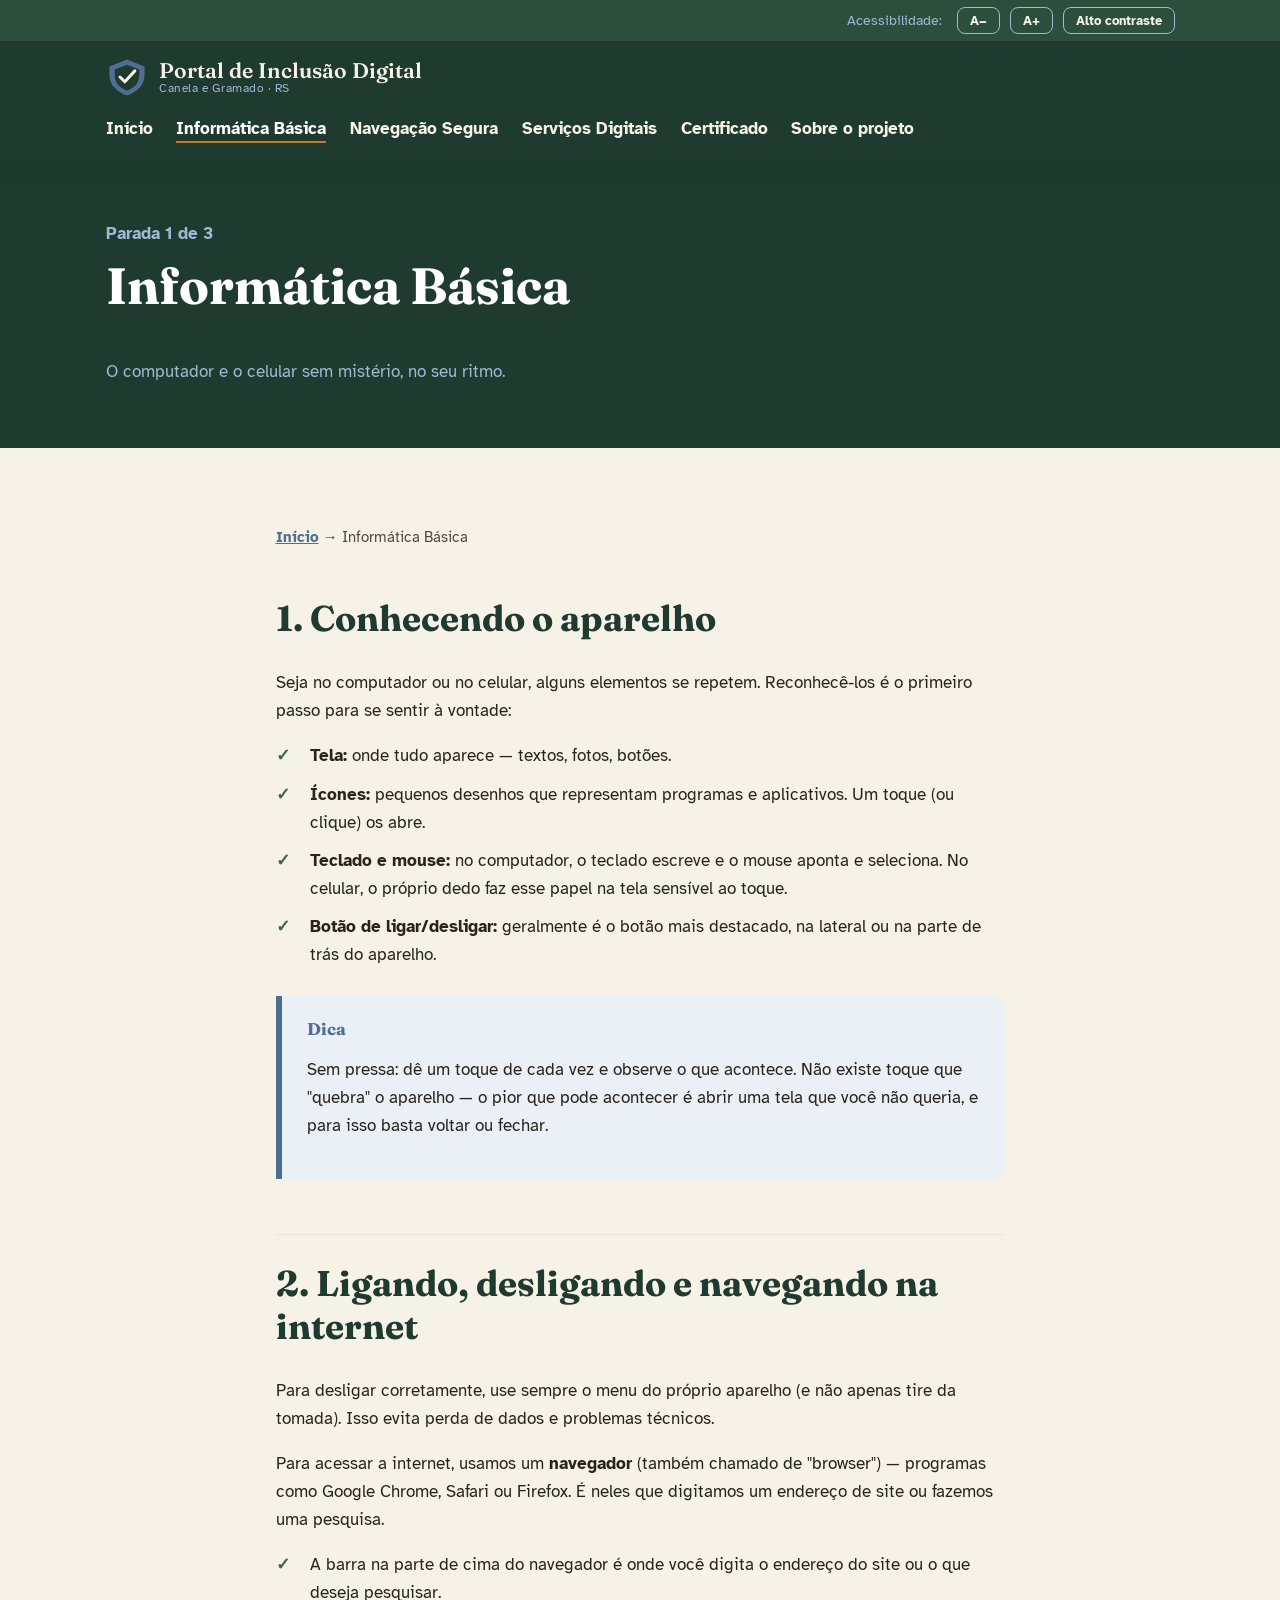
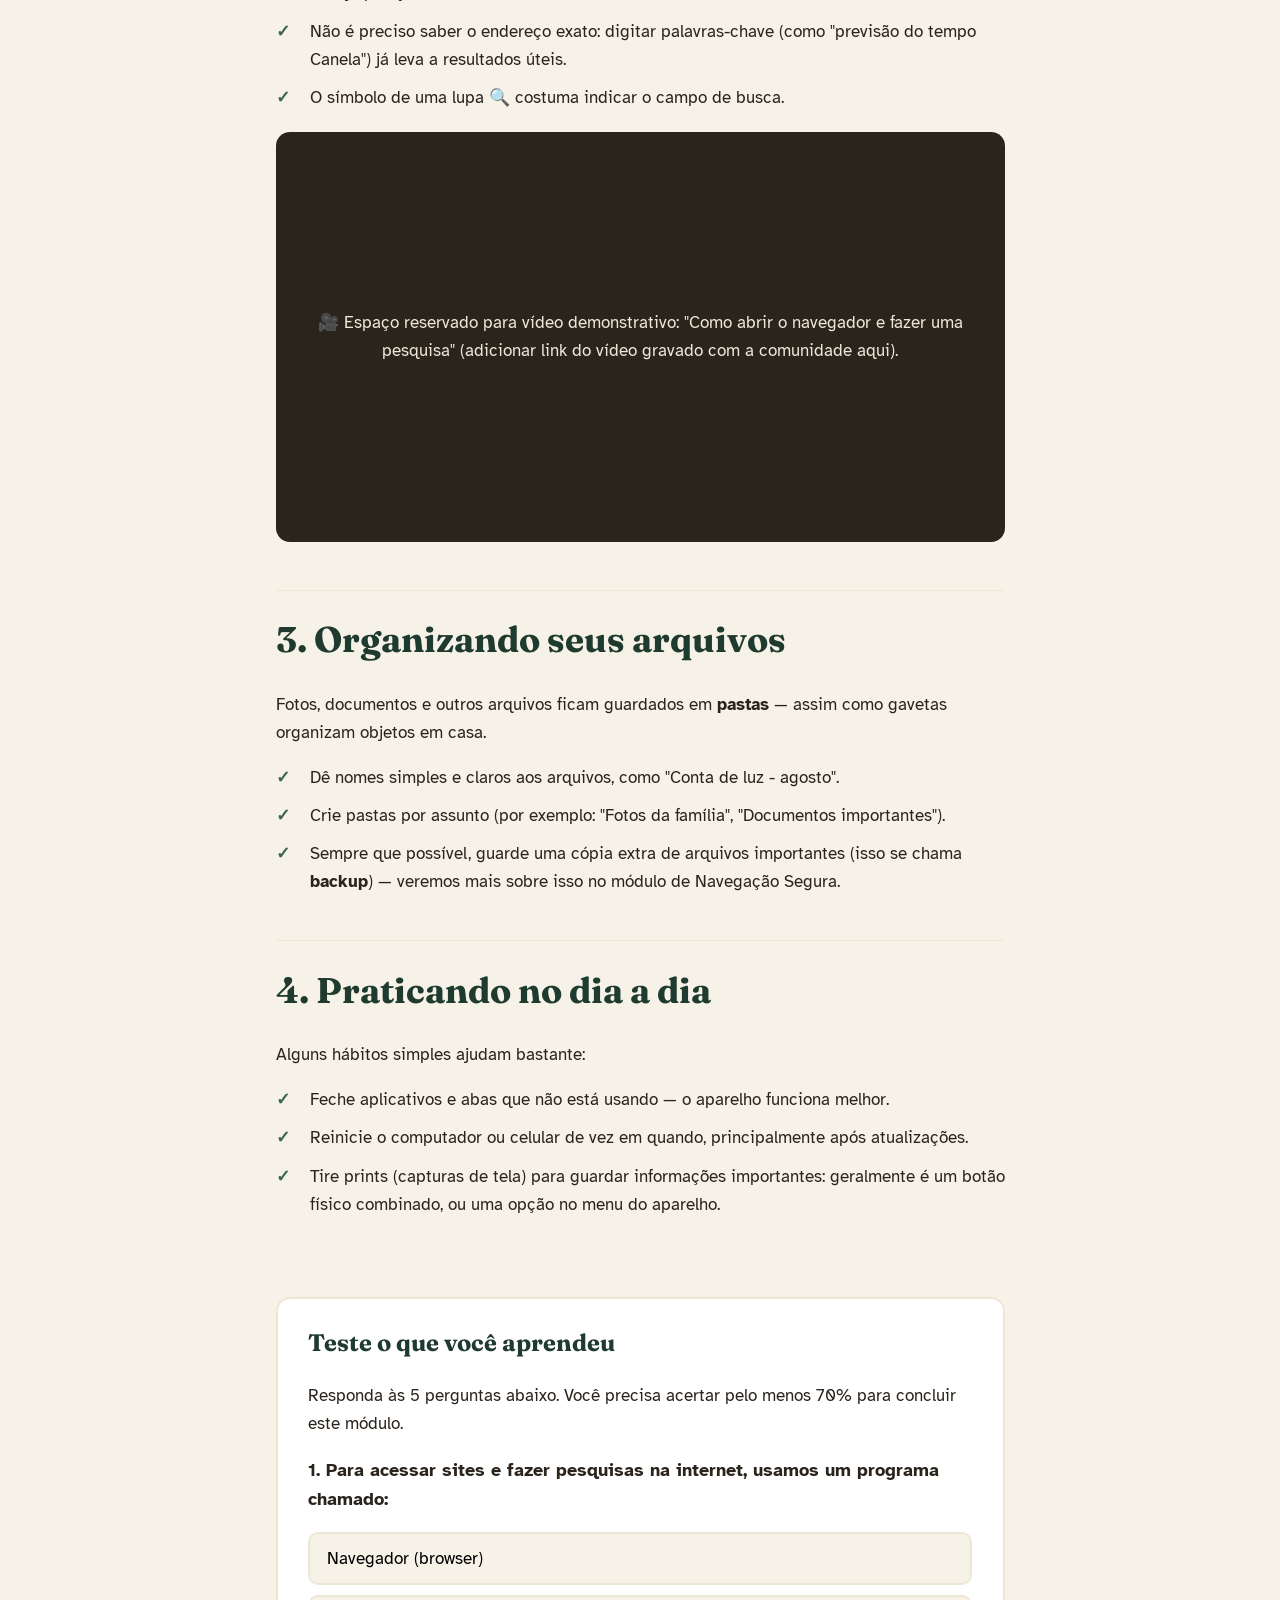
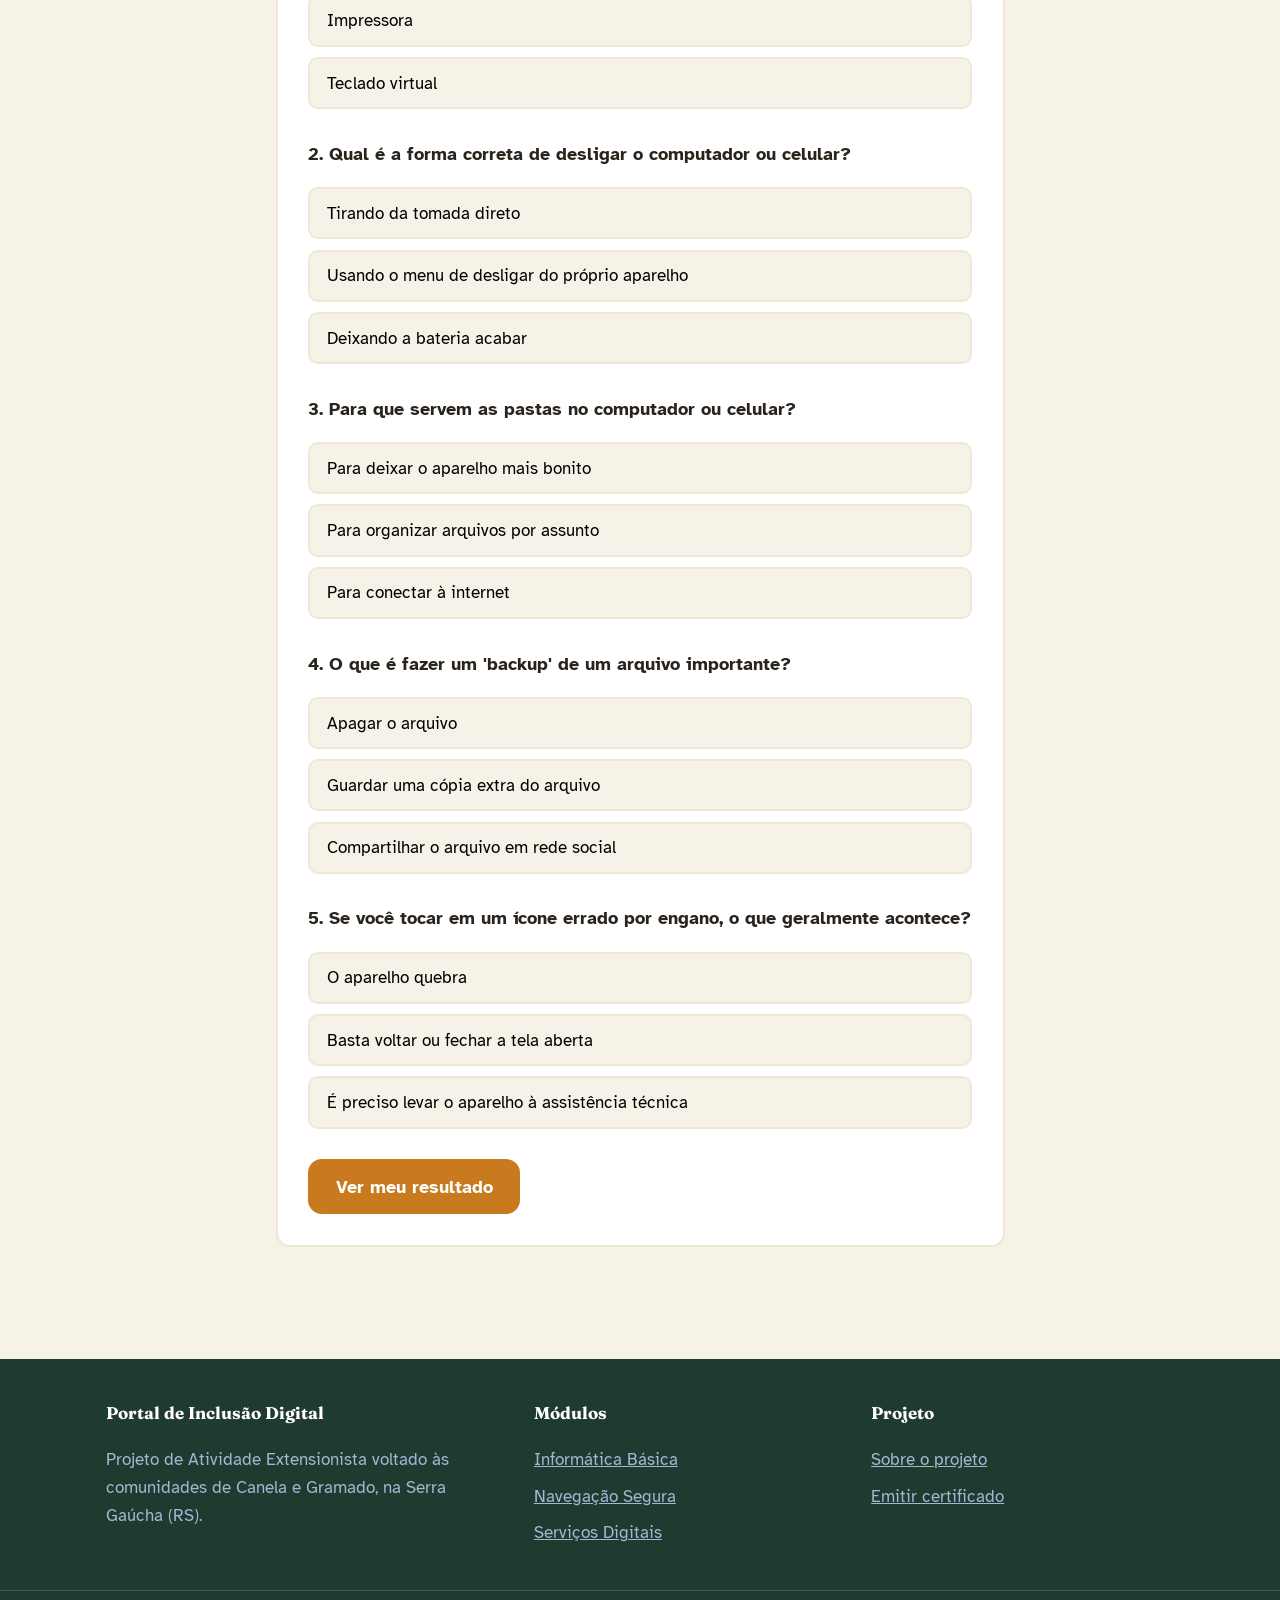
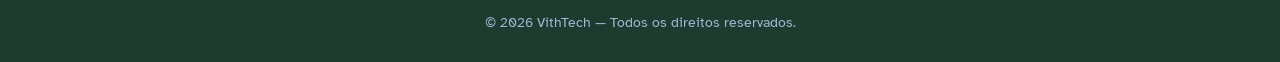
==== modulos/informatica-basica.html @ 4cd636d3 "organização" ====
<!DOCTYPE html>
<html lang="pt-BR">
<head>
<meta charset="UTF-8">
<meta name="viewport" content="width=device-width, initial-scale=1.0">
<title>Informática Básica — Portal de Inclusão Digital</title>
<meta name="description" content="Aprenda o básico do computador e do celular: partes, ícones, internet e organização de arquivos.">
<link rel="preconnect" href="https://fonts.googleapis.com">
<link rel="preconnect" href="https://fonts.gstatic.com" crossorigin>
<link href="https://fonts.googleapis.com/css2?family=Fraunces:opsz,wght@9..144,500;9..144,600;9..144,700&family=Atkinson+Hyperlegible:wght@400;700&display=swap" rel="stylesheet">
<link rel="stylesheet" href="../css/style.css">
</head>
<body>
<a class="pular-conteudo" href="#conteudo-principal">Pular para o conteúdo</a>

<header class="cabecalho">
  <div class="barra-acessibilidade">
    <div class="container">
      <span>Acessibilidade:</span>
      <button type="button" class="botao-acess" id="botao-fonte-menos" aria-label="Diminuir tamanho da letra">A−</button>
      <button type="button" class="botao-acess" id="botao-fonte-mais" aria-label="Aumentar tamanho da letra">A+</button>
      <button type="button" class="botao-acess" id="botao-contraste" aria-pressed="false" aria-label="Ativar alto contraste">Alto contraste</button>
    </div>
  </div>
  <nav class="nav-principal" aria-label="Navegação principal">
    <div class="container">
      <a class="marca" href="../index.html">
        <svg class="icone-escudo" viewBox="0 0 48 48" aria-hidden="true">
          <path d="M24 4 L44 12 V22 C44 33 36 41 24 45 C12 41 4 33 4 22 V12 Z" fill="#4F6E93"/>
          <path d="M24 10 L38 15.5 V22 C38 30.5 32.5 36.5 24 39.5 C15.5 36.5 10 30.5 10 22 V15.5 Z" fill="#1F3A2E"/>
          <path d="M16 24 L21.5 29.5 L33 17" fill="none" stroke="#F7F2E7" stroke-width="3.4" stroke-linecap="round" stroke-linejoin="round"/>
        </svg>
        <span class="marca-texto">Portal de Inclusão Digital<small>Canela e Gramado · RS</small></span>
      </a>
      <button type="button" class="botao-menu" id="botao-menu" aria-expanded="false" aria-controls="links-nav" aria-label="Abrir menu">☰ Menu</button>
      <ul class="links-nav" id="links-nav">
        <li><a href="../index.html">Início</a></li>
        <li><a href="informatica-basica.html" aria-current="page">Informática Básica</a></li>
        <li><a href="navegacao-segura.html">Navegação Segura</a></li>
        <li><a href="servicos-digitais.html">Serviços Digitais</a></li>
        <li><a href="../certificado.html">Certificado</a></li>
        <li><a href="../sobre.html">Sobre o projeto</a></li>
      </ul>
    </div>
  </nav>
</header>

<main id="conteudo-principal">
  <section class="cabecalho-modulo">
    <div class="container">
      <p style="color:var(--hortensia-clara); font-weight:700; margin-bottom:0.4rem;">Parada 1 de 3</p>
      <h1>Informática Básica</h1>
      <p>O computador e o celular sem mistério, no seu ritmo.</p>
    </div>
  </section>

  <section class="secao">
    <div class="container miolo-modulo">
      <p class="trilha-migalhas"><a href="../index.html">Início</a> → Informática Básica</p>

      <article class="licao">
        <h2>1. Conhecendo o aparelho</h2>
        <p>Seja no computador ou no celular, alguns elementos se repetem. Reconhecê-los é o primeiro passo para se sentir à vontade:</p>
        <ul class="lista-checagem">
          <li><strong>Tela:</strong> onde tudo aparece — textos, fotos, botões.</li>
          <li><strong>Ícones:</strong> pequenos desenhos que representam programas e aplicativos. Um toque (ou clique) os abre.</li>
          <li><strong>Teclado e mouse:</strong> no computador, o teclado escreve e o mouse aponta e seleciona. No celular, o próprio dedo faz esse papel na tela sensível ao toque.</li>
          <li><strong>Botão de ligar/desligar:</strong> geralmente é o botão mais destacado, na lateral ou na parte de trás do aparelho.</li>
        </ul>
        <div class="caixa-dica">
          <h4>Dica</h4>
          <p>Sem pressa: dê um toque de cada vez e observe o que acontece. Não existe toque que "quebra" o aparelho — o pior que pode acontecer é abrir uma tela que você não queria, e para isso basta voltar ou fechar.</p>
        </div>
      </article>

      <article class="licao">
        <h2>2. Ligando, desligando e navegando na internet</h2>
        <p>Para desligar corretamente, use sempre o menu do próprio aparelho (e não apenas tire da tomada). Isso evita perda de dados e problemas técnicos.</p>
        <p>Para acessar a internet, usamos um <strong>navegador</strong> (também chamado de "browser") — programas como Google Chrome, Safari ou Firefox. É neles que digitamos um endereço de site ou fazemos uma pesquisa.</p>
        <ul class="lista-checagem">
          <li>A barra na parte de cima do navegador é onde você digita o endereço do site ou o que deseja pesquisar.</li>
          <li>Não é preciso saber o endereço exato: digitar palavras-chave (como "previsão do tempo Canela") já leva a resultados úteis.</li>
          <li>O símbolo de uma lupa 🔍 costuma indicar o campo de busca.</li>
        </ul>
        <div class="moldura-video" aria-hidden="true">
          <p>🎥 Espaço reservado para vídeo demonstrativo: "Como abrir o navegador e fazer uma pesquisa" (adicionar link do vídeo gravado com a comunidade aqui).</p>
        </div>
      </article>

      <article class="licao">
        <h2>3. Organizando seus arquivos</h2>
        <p>Fotos, documentos e outros arquivos ficam guardados em <strong>pastas</strong> — assim como gavetas organizam objetos em casa.</p>
        <ul class="lista-checagem">
          <li>Dê nomes simples e claros aos arquivos, como "Conta de luz - agosto".</li>
          <li>Crie pastas por assunto (por exemplo: "Fotos da família", "Documentos importantes").</li>
          <li>Sempre que possível, guarde uma cópia extra de arquivos importantes (isso se chama <strong>backup</strong>) — veremos mais sobre isso no módulo de Navegação Segura.</li>
        </ul>
      </article>

      <article class="licao">
        <h2>4. Praticando no dia a dia</h2>
        <p>Alguns hábitos simples ajudam bastante:</p>
        <ul class="lista-checagem">
          <li>Feche aplicativos e abas que não está usando — o aparelho funciona melhor.</li>
          <li>Reinicie o computador ou celular de vez em quando, principalmente após atualizações.</li>
          <li>Tire prints (capturas de tela) para guardar informações importantes: geralmente é um botão físico combinado, ou uma opção no menu do aparelho.</li>
        </ul>
      </article>

      <div id="quiz-container"></div>
    </div>
  </section>
</main>

<footer class="rodape">
  <div class="container">
    <div>
      <h4>Portal de Inclusão Digital</h4>
      <p style="color:var(--hortensia-clara); max-width:40ch;">Projeto de Atividade Extensionista voltado às comunidades de Canela e Gramado, na Serra Gaúcha (RS).</p>
    </div>
    <div>
      <h4>Módulos</h4>
      <ul>
        <li><a href="informatica-basica.html">Informática Básica</a></li>
        <li><a href="navegacao-segura.html">Navegação Segura</a></li>
        <li><a href="servicos-digitais.html">Serviços Digitais</a></li>
      </ul>
    </div>
    <div>
      <h4>Projeto</h4>
      <ul>
        <li><a href="../sobre.html">Sobre o projeto</a></li>
        <li><a href="../certificado.html">Emitir certificado</a></li>
      </ul>
    </div>
  </div>
  <div class="linha-rodape">
    © 2026 VithTech — Todos os direitos reservados.
  </div>
</footer>

<script>
  window.CHAVE_MODULO = "informatica";
  window.DADOS_QUIZ = [
    {
      pergunta: "Para acessar sites e fazer pesquisas na internet, usamos um programa chamado:",
      opcoes: ["Navegador (browser)", "Impressora", "Teclado virtual"],
      correta: 0,
      explicacao: "O navegador (como Chrome, Firefox ou Safari) é o programa usado para acessar sites e pesquisar na internet."
    },
    {
      pergunta: "Qual é a forma correta de desligar o computador ou celular?",
      opcoes: ["Tirando da tomada direto", "Usando o menu de desligar do próprio aparelho", "Deixando a bateria acabar"],
      correta: 1,
      explicacao: "Usar o menu de desligar evita perda de dados e problemas técnicos no aparelho."
    },
    {
      pergunta: "Para que servem as pastas no computador ou celular?",
      opcoes: ["Para deixar o aparelho mais bonito", "Para organizar arquivos por assunto", "Para conectar à internet"],
      correta: 1,
      explicacao: "As pastas funcionam como gavetas organizadoras, guardando arquivos relacionados ao mesmo assunto."
    },
    {
      pergunta: "O que é fazer um 'backup' de um arquivo importante?",
      opcoes: ["Apagar o arquivo", "Guardar uma cópia extra do arquivo", "Compartilhar o arquivo em rede social"],
      correta: 1,
      explicacao: "Backup é guardar uma cópia extra, para não perder o arquivo caso algo aconteça com o aparelho."
    },
    {
      pergunta: "Se você tocar em um ícone errado por engano, o que geralmente acontece?",
      opcoes: ["O aparelho quebra", "Basta voltar ou fechar a tela aberta", "É preciso levar o aparelho à assistência técnica"],
      correta: 1,
      explicacao: "Explorar com calma é seguro: na maioria dos casos, basta voltar ou fechar a tela para corrigir um toque em ícone errado."
    }
  ];
</script>
<script src="../js/quiz.js"></script>
<script src="../js/main.js"></script>
</body>
</html>
---- css/style.css ----
/* ============================================================
   Portal de Inclusão Digital — Canela e Gramado/RS
   Paleta: pinheiros da serra, madeira de cabana e hortênsias.
   Tipografia: Fraunces (títulos) + Atkinson Hyperlegible (corpo,
   fonte desenhada para leitura acessível — escolha proposital
   para um público que inclui pessoas idosas).
   ============================================================ */

:root {
  /* Cores */
  --verde-pinheiro: #1F3A2E;
  --verde-pinheiro-2: #2C4F3D;
  --verde-pinheiro-3: #3C6650;
  --madeira: #7A4B30;
  --madeira-clara: #B9773F;
  --hortensia: #4F6E93;
  --hortensia-clara: #9DB9D4;
  --hortensia-fundo: #EAF0F6;
  --brasa: #C97A1E;
  --brasa-escura: #A6620F;
  --creme: #F7F2E7;
  --creme-2: #EFE7D6;
  --carvao: #2A241D;
  --carvao-suave: #55493A;
  --branco: #FFFFFF;
  --alerta-fundo: #FBEFE3;
  --alerta-borda: #C97A1E;
  --sucesso-fundo: #E8F0E9;
  --sucesso-borda: #3C6650;

  /* Tipografia */
  --fonte-titulo: "Fraunces", "Georgia", serif;
  --fonte-corpo: "Atkinson Hyperlegible", "Segoe UI", Arial, sans-serif;

  /* Escala (ajustável pelo botão de acessibilidade) */
  --escala-fonte: 1;
  --raio: 14px;
  --sombra: 0 6px 20px rgba(31, 58, 46, 0.14);
}

html[data-contraste="alto"] {
  --creme: #FFFFFF;
  --creme-2: #FFFFFF;
  --carvao: #000000;
  --hortensia-fundo: #FFFFFF;
}

* { box-sizing: border-box; }

html {
  font-size: calc(17px * var(--escala-fonte));
  scroll-behavior: smooth;
}

@media (prefers-reduced-motion: reduce) {
  html { scroll-behavior: auto; }
  * { animation-duration: 0.001ms !important; transition-duration: 0.001ms !important; }
}

body {
  margin: 0;
  font-family: var(--fonte-corpo);
  background: var(--creme);
  color: var(--carvao);
  line-height: 1.65;
}

img, svg { max-width: 100%; display: block; }

a { color: var(--hortensia); }
a:hover { color: var(--brasa); }

.pular-conteudo {
  position: absolute;
  left: -9999px;
  top: 0;
  background: var(--brasa);
  color: #fff;
  padding: 0.8rem 1.2rem;
  border-radius: 0 0 var(--raio) 0;
  z-index: 999;
  font-weight: 700;
}
.pular-conteudo:focus { left: 0; }

:focus-visible {
  outline: 3px solid var(--brasa);
  outline-offset: 3px;
}

h1, h2, h3, h4 {
  font-family: var(--fonte-titulo);
  color: var(--verde-pinheiro);
  line-height: 1.2;
  margin-top: 0;
}

h1 { font-size: clamp(2rem, 4vw, 3rem); }
h2 { font-size: clamp(1.5rem, 3vw, 2.1rem); }
h3 { font-size: 1.4rem; }

p { max-width: 68ch; }

.container {
  width: 100%;
  max-width: 1120px;
  margin: 0 auto;
  padding: 0 1.5rem;
}

/* ---------- Cabeçalho ---------- */
.cabecalho {
  background: var(--verde-pinheiro);
  color: var(--creme);
  position: sticky;
  top: 0;
  z-index: 50;
  box-shadow: var(--sombra);
}

.barra-acessibilidade {
  background: var(--verde-pinheiro-2);
  font-size: 0.85rem;
}

.barra-acessibilidade .container {
  display: flex;
  align-items: center;
  justify-content: flex-end;
  gap: 0.6rem;
  padding-top: 0.4rem;
  padding-bottom: 0.4rem;
  flex-wrap: wrap;
}

.barra-acessibilidade span { color: var(--hortensia-clara); margin-right: 0.3rem; }

.botao-acess {
  background: transparent;
  border: 1.5px solid var(--hortensia-clara);
  color: var(--creme);
  border-radius: 8px;
  padding: 0.25rem 0.7rem;
  font-family: var(--fonte-corpo);
  font-weight: 700;
  cursor: pointer;
}
.botao-acess:hover, .botao-acess[aria-pressed="true"] {
  background: var(--brasa);
  border-color: var(--brasa);
  color: #fff;
}

.nav-principal .container {
  display: flex;
  align-items: center;
  justify-content: space-between;
  padding-top: 0.9rem;
  padding-bottom: 0.9rem;
  gap: 1rem;
  flex-wrap: wrap;
}

.marca {
  display: flex;
  align-items: center;
  gap: 0.7rem;
  text-decoration: none;
  color: var(--creme);
}
.marca:hover { color: var(--creme); }

.marca-texto {
  font-family: var(--fonte-titulo);
  font-size: 1.25rem;
  font-weight: 600;
  line-height: 1.1;
}
.marca-texto small {
  display: block;
  font-family: var(--fonte-corpo);
  font-size: 0.72rem;
  font-weight: 400;
  color: var(--hortensia-clara);
  letter-spacing: 0.04em;
}

.icone-escudo { width: 42px; height: 42px; flex-shrink: 0; }

.links-nav {
  list-style: none;
  display: flex;
  gap: 1.4rem;
  margin: 0;
  padding: 0;
  flex-wrap: wrap;
}
.links-nav a {
  color: var(--creme);
  text-decoration: none;
  font-weight: 700;
  font-size: 0.98rem;
  border-bottom: 2px solid transparent;
  padding-bottom: 2px;
}
.links-nav a:hover, .links-nav a[aria-current="page"] {
  border-color: var(--brasa);
  color: var(--branco);
}

.botao-menu {
  display: none;
  background: transparent;
  border: 1.5px solid var(--hortensia-clara);
  color: var(--creme);
  border-radius: 8px;
  padding: 0.4rem 0.7rem;
  font-size: 1.1rem;
  cursor: pointer;
}

@media (max-width: 700px) {
  .botao-menu { display: block; }
  .links-nav {
    display: none;
    flex-direction: column;
    width: 100%;
    gap: 0.9rem;
    padding-top: 0.6rem;
  }
  .links-nav.aberto { display: flex; }
}

/* ---------- Hero ---------- */
.hero {
  background:
    radial-gradient(ellipse at 85% 0%, rgba(157, 185, 212, 0.25), transparent 55%),
    linear-gradient(180deg, var(--verde-pinheiro) 0%, var(--verde-pinheiro-2) 100%);
  color: var(--creme);
  padding: 3.5rem 0 4.5rem;
  position: relative;
  overflow: hidden;
}

.hero .container {
  display: grid;
  grid-template-columns: 1.1fr 0.9fr;
  gap: 2.5rem;
  align-items: center;
}

@media (max-width: 860px) {
  .hero .container { grid-template-columns: 1fr; }
}

.hero-eyebrow {
  display: inline-block;
  background: rgba(157, 185, 212, 0.18);
  border: 1px solid var(--hortensia-clara);
  color: var(--hortensia-clara);
  font-weight: 700;
  font-size: 0.82rem;
  letter-spacing: 0.05em;
  padding: 0.35rem 0.9rem;
  border-radius: 999px;
  margin-bottom: 1.1rem;
}

.hero h1 { color: var(--branco); }
.hero p.chapeu { font-size: 1.15rem; color: var(--hortensia-clara); max-width: 52ch; }

.acoes-hero { display: flex; gap: 1rem; flex-wrap: wrap; margin-top: 1.6rem; }

.botao {
  display: inline-flex;
  align-items: center;
  gap: 0.5rem;
  font-family: var(--fonte-corpo);
  font-weight: 700;
  font-size: 1.05rem;
  text-decoration: none;
  padding: 0.85rem 1.5rem;
  border-radius: var(--raio);
  border: 2px solid transparent;
  cursor: pointer;
  transition: transform 0.15s ease;
}
.botao:hover { transform: translateY(-2px); }

.botao-primario { background: var(--brasa); color: #fff; }
.botao-primario:hover { background: var(--brasa-escura); color: #fff; }

.botao-secundario {
  background: transparent;
  border-color: var(--hortensia-clara);
  color: var(--branco);
}
.botao-secundario:hover { background: rgba(255,255,255,0.1); color: var(--branco); }

.botao-contorno {
  background: transparent;
  border-color: var(--verde-pinheiro);
  color: var(--verde-pinheiro);
}
.botao-contorno:hover { background: var(--verde-pinheiro); color: #fff; }

.ilustracao-hero { width: 100%; height: auto; }

/* ---------- Seções gerais ---------- */
.secao { padding: 3.6rem 0; }
.secao-alt { background: var(--creme-2); }
.secao-titulo { text-align: center; max-width: 60ch; margin: 0 auto 2.4rem; }
.secao-titulo p { margin: 0.6rem auto 0; color: var(--carvao-suave); }

/* ---------- Trilha de módulos ---------- */
.trilha {
  position: relative;
  display: grid;
  grid-template-columns: repeat(3, 1fr);
  gap: 1.8rem;
  counter-reset: parada;
}
@media (max-width: 900px) {
  .trilha { grid-template-columns: 1fr; }
}

.cartao-modulo {
  background: var(--branco);
  border-radius: var(--raio);
  border: 1px solid var(--creme-2);
  box-shadow: var(--sombra);
  padding: 1.8rem 1.6rem;
  text-decoration: none;
  color: var(--carvao);
  display: flex;
  flex-direction: column;
  gap: 0.7rem;
  position: relative;
  transition: transform 0.15s ease, box-shadow 0.15s ease;
}
.cartao-modulo:hover {
  transform: translateY(-4px);
  box-shadow: 0 12px 28px rgba(31, 58, 46, 0.2);
}

.numero-parada {
  counter-increment: parada;
  width: 2.6rem;
  height: 2.6rem;
  border-radius: 50%;
  background: var(--verde-pinheiro);
  color: #fff;
  display: flex;
  align-items: center;
  justify-content: center;
  font-family: var(--fonte-titulo);
  font-weight: 700;
  font-size: 1.15rem;
}
.numero-parada::before { content: counter(parada); }

.cartao-modulo.seguranca .numero-parada { background: var(--brasa); }

.etiqueta-modulo {
  font-size: 0.8rem;
  font-weight: 700;
  letter-spacing: 0.05em;
  text-transform: uppercase;
  color: var(--hortensia);
}
.cartao-modulo.seguranca .etiqueta-modulo { color: var(--brasa-escura); }

.cartao-modulo h3 { margin: 0; }
.cartao-modulo p { color: var(--carvao-suave); font-size: 0.98rem; }
.saiba-mais { font-weight: 700; margin-top: auto; }

/* ---------- Caixa de destaque / alerta ---------- */
.caixa-alerta {
  background: var(--alerta-fundo);
  border-left: 6px solid var(--alerta-borda);
  border-radius: 0 var(--raio) var(--raio) 0;
  padding: 1.3rem 1.5rem;
  margin: 1.6rem 0;
}
.caixa-alerta h4 {
  display: flex;
  align-items: center;
  gap: 0.5rem;
  color: var(--brasa-escura);
  margin-bottom: 0.5rem;
}
.caixa-alerta p:last-child { margin-bottom: 0; }

.caixa-dica {
  background: var(--hortensia-fundo);
  border-left: 6px solid var(--hortensia);
  border-radius: 0 var(--raio) var(--raio) 0;
  padding: 1.3rem 1.5rem;
  margin: 1.6rem 0;
}
.caixa-dica h4 { color: var(--hortensia); margin-bottom: 0.5rem; }

/* ---------- ODS ---------- */
.ods-lista {
  display: flex;
  gap: 1.2rem;
  justify-content: center;
  flex-wrap: wrap;
}
.ods-item {
  display: flex;
  align-items: center;
  gap: 0.7rem;
  background: var(--branco);
  border-radius: var(--raio);
  padding: 0.9rem 1.3rem;
  box-shadow: var(--sombra);
  max-width: 320px;
}
.ods-numero {
  width: 2.4rem; height: 2.4rem;
  border-radius: 8px;
  display: flex; align-items: center; justify-content: center;
  color: #fff; font-weight: 700; font-family: var(--fonte-titulo);
  flex-shrink: 0;
}
.ods-numero.ods04 { background: #C5192D; }
.ods-numero.ods10 { background: #DD1367; }

/* ---------- Conteúdo de módulo (páginas de aula) ---------- */
.miolo-modulo {
  max-width: 780px;
  margin: 0 auto;
}
.trilha-migalhas {
  font-size: 0.9rem;
  color: var(--carvao-suave);
  margin-bottom: 1.2rem;
}
.trilha-migalhas a { font-weight: 700; }

.cabecalho-modulo {
  background: var(--verde-pinheiro);
  color: var(--creme);
  padding: 2.6rem 0;
}
.cabecalho-modulo h1 { color: #fff; }
.cabecalho-modulo p { color: var(--hortensia-clara); }

.licao {
  padding: 1.6rem 0;
  border-bottom: 1px solid var(--creme-2);
}
.licao:last-of-type { border-bottom: none; }

.lista-checagem { list-style: none; padding: 0; margin: 1rem 0; }
.lista-checagem li {
  position: relative;
  padding-left: 2rem;
  margin-bottom: 0.6rem;
}
.lista-checagem li::before {
  content: "✓";
  position: absolute; left: 0; top: 0;
  color: var(--verde-pinheiro-3);
  font-weight: 700;
}

.lista-perigos { list-style: none; padding: 0; margin: 1rem 0; }
.lista-perigos li {
  position: relative;
  padding-left: 2rem;
  margin-bottom: 0.6rem;
}
.lista-perigos li::before {
  content: "⚠";
  position: absolute; left: 0; top: -0.05rem;
  color: var(--brasa);
}

.moldura-video {
  background: var(--carvao);
  border-radius: var(--raio);
  aspect-ratio: 16/9;
  display: flex;
  align-items: center;
  justify-content: center;
  color: var(--creme-2);
  text-align: center;
  padding: 1.5rem;
  margin: 1.2rem 0;
}
.moldura-video p { color: var(--creme-2); margin: 0; }

/* ---------- Quiz ---------- */
.bloco-quiz {
  background: var(--branco);
  border: 2px solid var(--creme-2);
  border-radius: var(--raio);
  padding: 1.8rem;
  margin-top: 2rem;
}
.pergunta-quiz { margin-bottom: 1.8rem; }
.pergunta-quiz p.enunciado { font-weight: 700; font-size: 1.05rem; }
.opcoes-quiz { list-style: none; padding: 0; margin: 0.8rem 0 0; }
.opcoes-quiz li { margin-bottom: 0.6rem; }

.opcao-quiz {
  display: flex;
  align-items: center;
  gap: 0.7rem;
  width: 100%;
  text-align: left;
  background: var(--creme);
  border: 2px solid var(--creme-2);
  border-radius: 10px;
  padding: 0.8rem 1rem;
  font-family: var(--fonte-corpo);
  font-size: 1rem;
  cursor: pointer;
}
.opcao-quiz:hover { border-color: var(--hortensia); }
.opcao-quiz[aria-pressed="true"] { border-color: var(--hortensia); background: var(--hortensia-fundo); }
.opcao-quiz.correta { border-color: var(--verde-pinheiro-3); background: var(--sucesso-fundo); }
.opcao-quiz.incorreta { border-color: var(--brasa); background: var(--alerta-fundo); }
.opcao-quiz:disabled { cursor: default; }

.explicacao {
  font-size: 0.95rem;
  margin-top: 0.5rem;
  padding: 0.7rem 1rem;
  border-radius: 8px;
  background: var(--creme-2);
  display: none;
}
.explicacao.mostrar { display: block; }

.resultado-quiz {
  text-align: center;
  padding: 1.5rem;
  border-radius: var(--raio);
  margin-top: 1rem;
}
.resultado-quiz.aprovado { background: var(--sucesso-fundo); border: 2px solid var(--verde-pinheiro-3); }
.resultado-quiz.reprovado { background: var(--alerta-fundo); border: 2px solid var(--brasa); }

/* ---------- Certificado ---------- */
.painel-certificado {
  background: var(--branco);
  border-radius: var(--raio);
  box-shadow: var(--sombra);
  padding: 2rem;
  max-width: 640px;
  margin: 0 auto;
}
.progresso-modulos { list-style: none; padding: 0; margin: 1.2rem 0; }
.progresso-modulos li {
  display: flex;
  align-items: center;
  gap: 0.8rem;
  padding: 0.7rem 0;
  border-bottom: 1px solid var(--creme-2);
}
.marcador-status {
  width: 1.6rem; height: 1.6rem;
  border-radius: 50%;
  flex-shrink: 0;
  display: flex; align-items: center; justify-content: center;
  font-size: 0.85rem; font-weight: 700; color: #fff;
  background: #C9BFA9;
}
.marcador-status.completo { background: var(--verde-pinheiro-3); }

#tela-certificado { display: none; text-align: center; }
#tela-certificado.mostrar { display: block; }

canvas#canvas-certificado {
  width: 100%;
  height: auto;
  border-radius: 10px;
  box-shadow: var(--sombra);
  margin: 1.2rem 0;
}

.campo-formulario { margin-bottom: 1.2rem; }
.campo-formulario label { display: block; font-weight: 700; margin-bottom: 0.4rem; }
.campo-formulario input {
  width: 100%;
  font-family: var(--fonte-corpo);
  font-size: 1.05rem;
  padding: 0.75rem 1rem;
  border: 2px solid var(--creme-2);
  border-radius: 10px;
}
.campo-formulario input:focus { border-color: var(--hortensia); }

/* ---------- Rodapé ---------- */
.rodape {
  background: var(--verde-pinheiro);
  color: var(--hortensia-clara);
  padding: 2.6rem 0 1.6rem;
  margin-top: 3rem;
}
.rodape .container {
  display: grid;
  grid-template-columns: 1.3fr 1fr 1fr;
  gap: 2rem;
}
@media (max-width: 760px) { .rodape .container { grid-template-columns: 1fr; } }
.rodape h4 { color: #fff; font-size: 1rem; }
.rodape a { color: var(--hortensia-clara); }
.rodape ul { list-style: none; padding: 0; margin: 0; }
.rodape li { margin-bottom: 0.5rem; }
.linha-rodape {
  border-top: 1px solid rgba(157,185,212,0.25);
  margin-top: 2rem;
  padding-top: 1.2rem;
  text-align: center;
  font-size: 0.85rem;
}

/* ---------- Utilidades ---------- */
.centralizado { text-align: center; }
.mt-grande { margin-top: 2.5rem; }
.somente-leitor {
  position: absolute; width: 1px; height: 1px;
  overflow: hidden; clip: rect(0,0,0,0); white-space: nowrap;
}
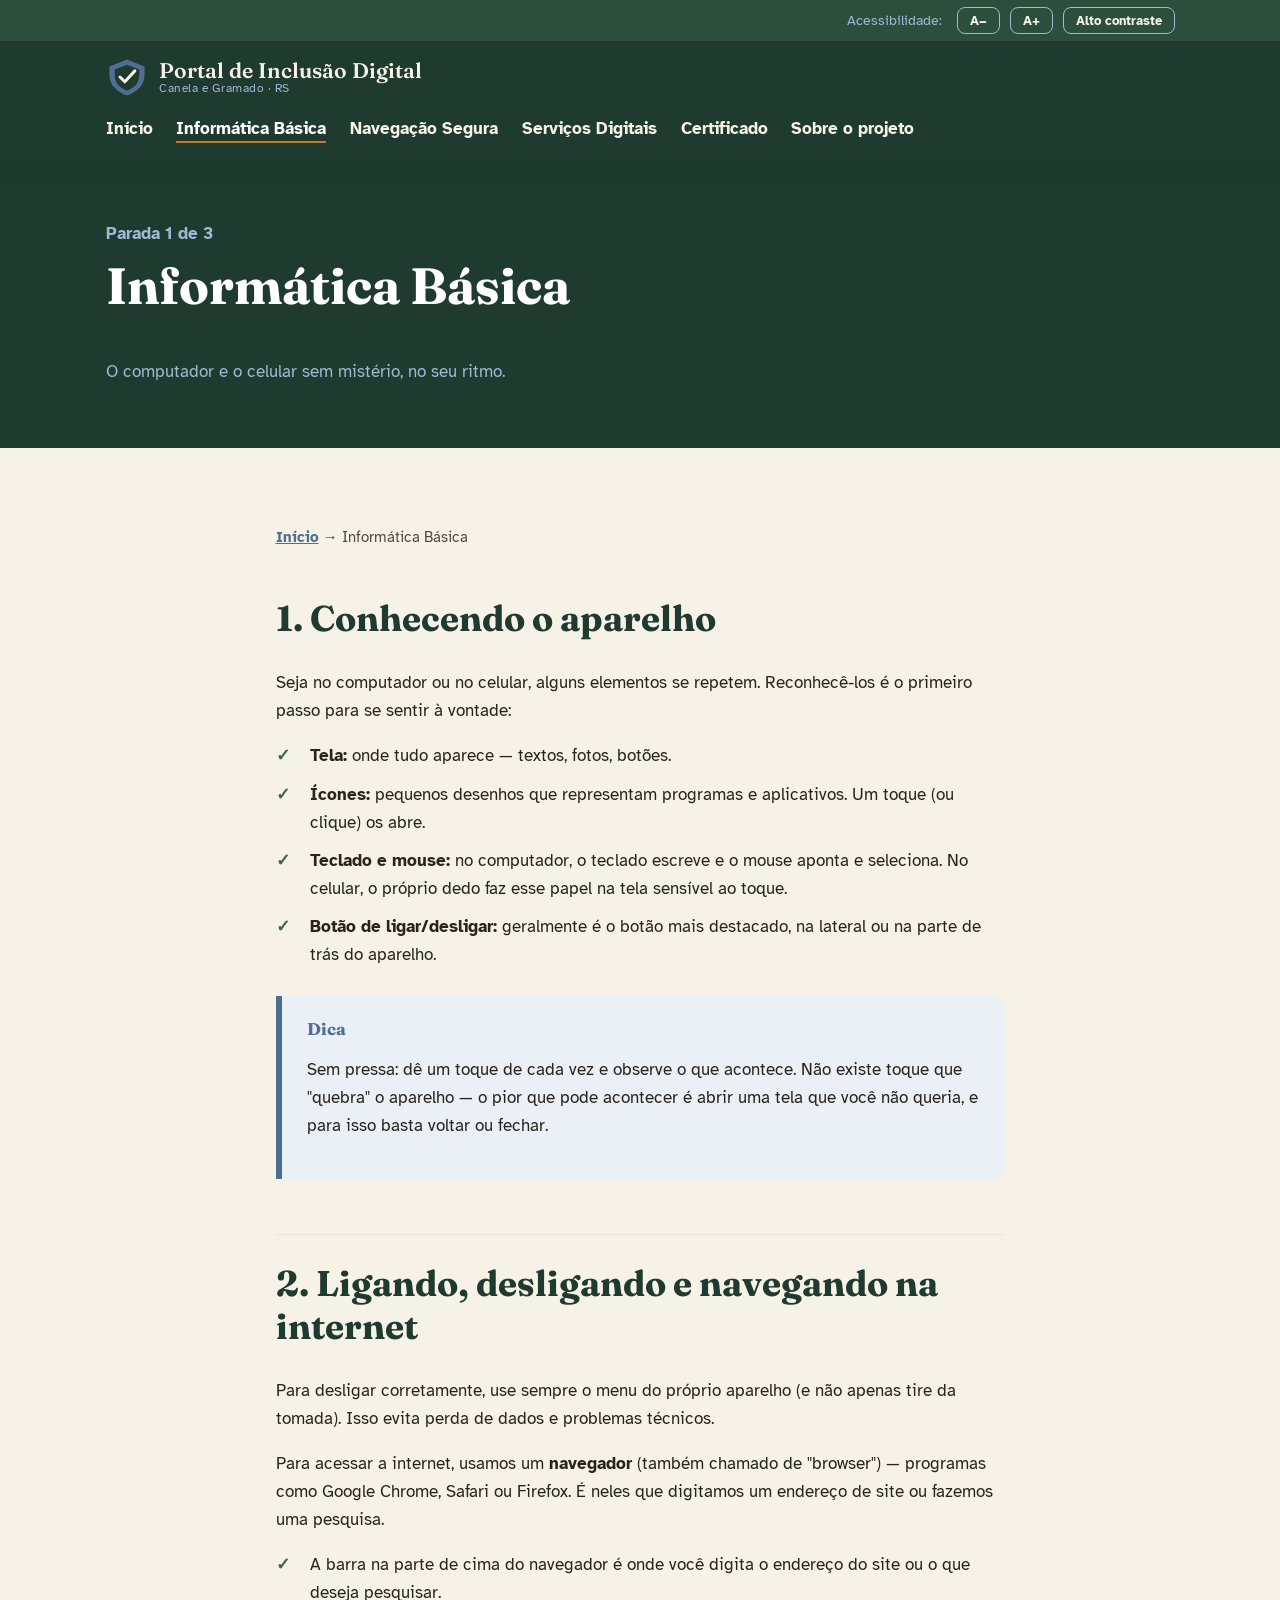
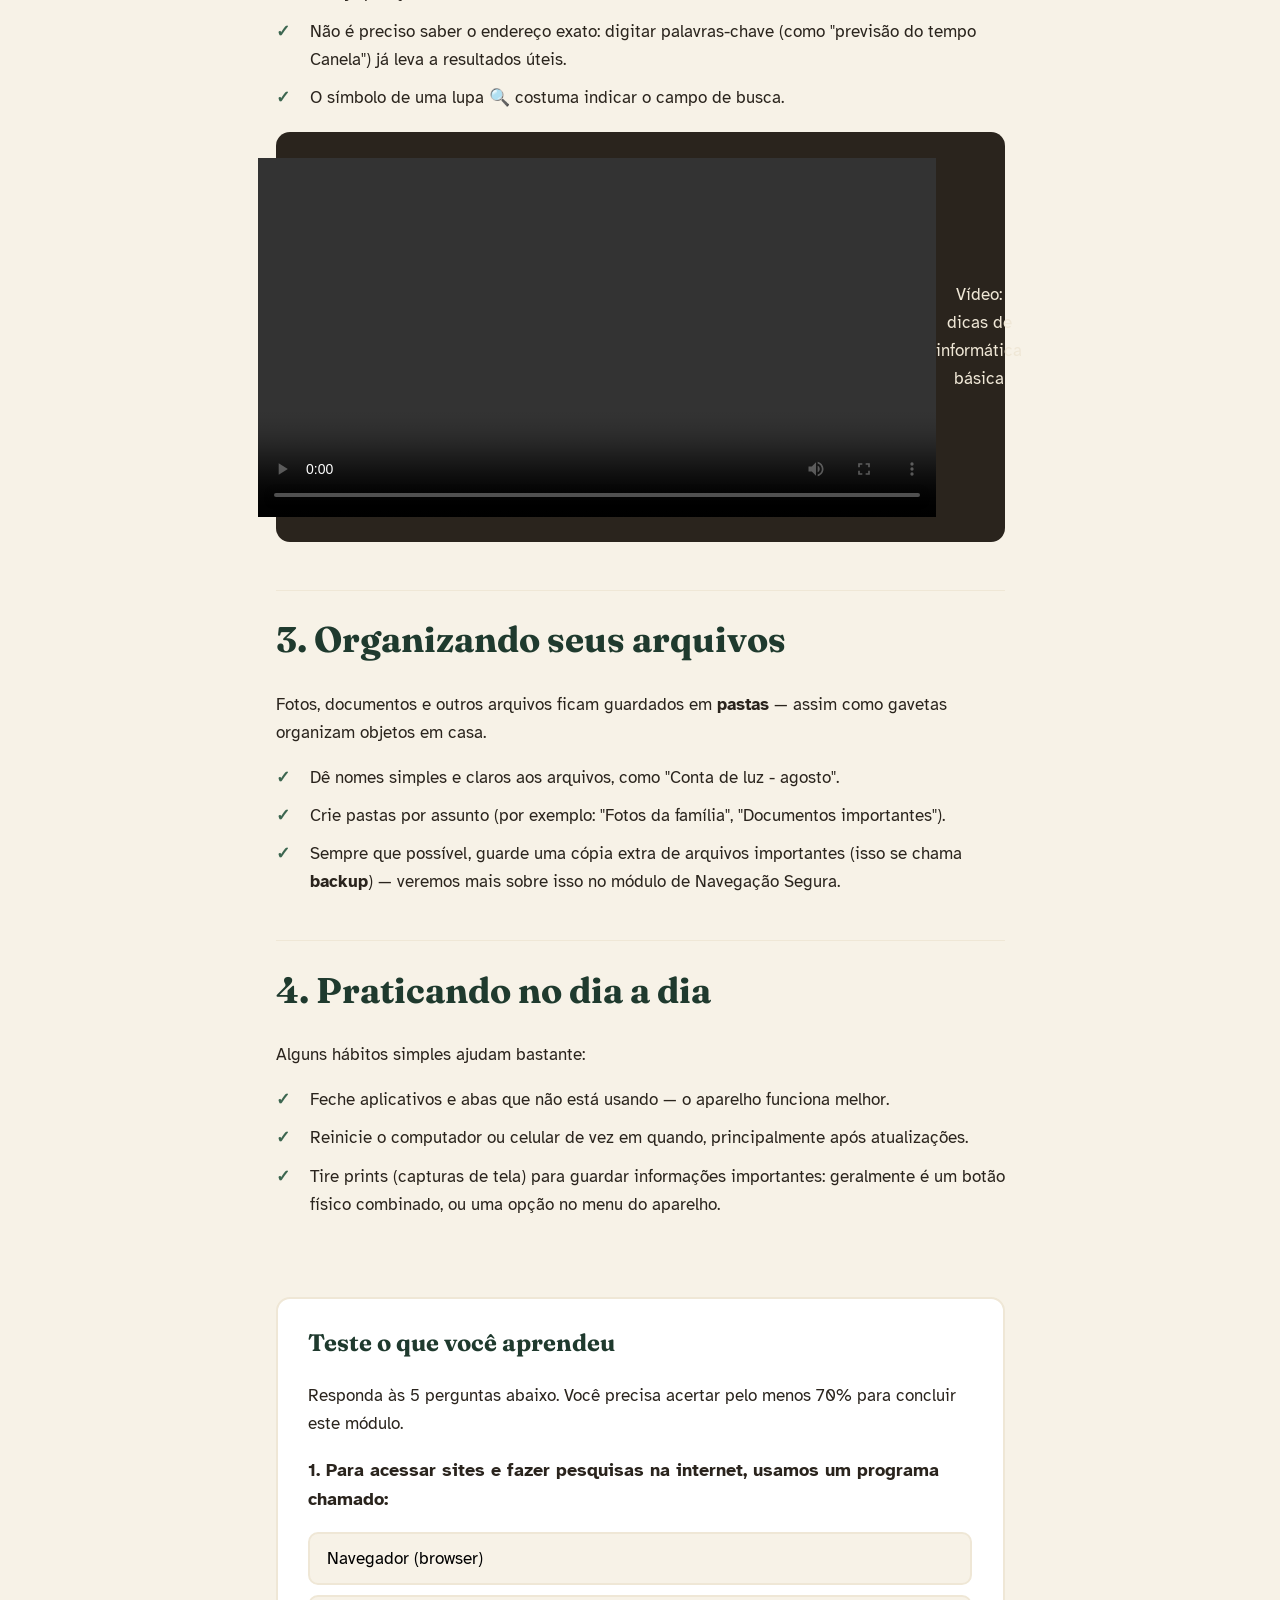
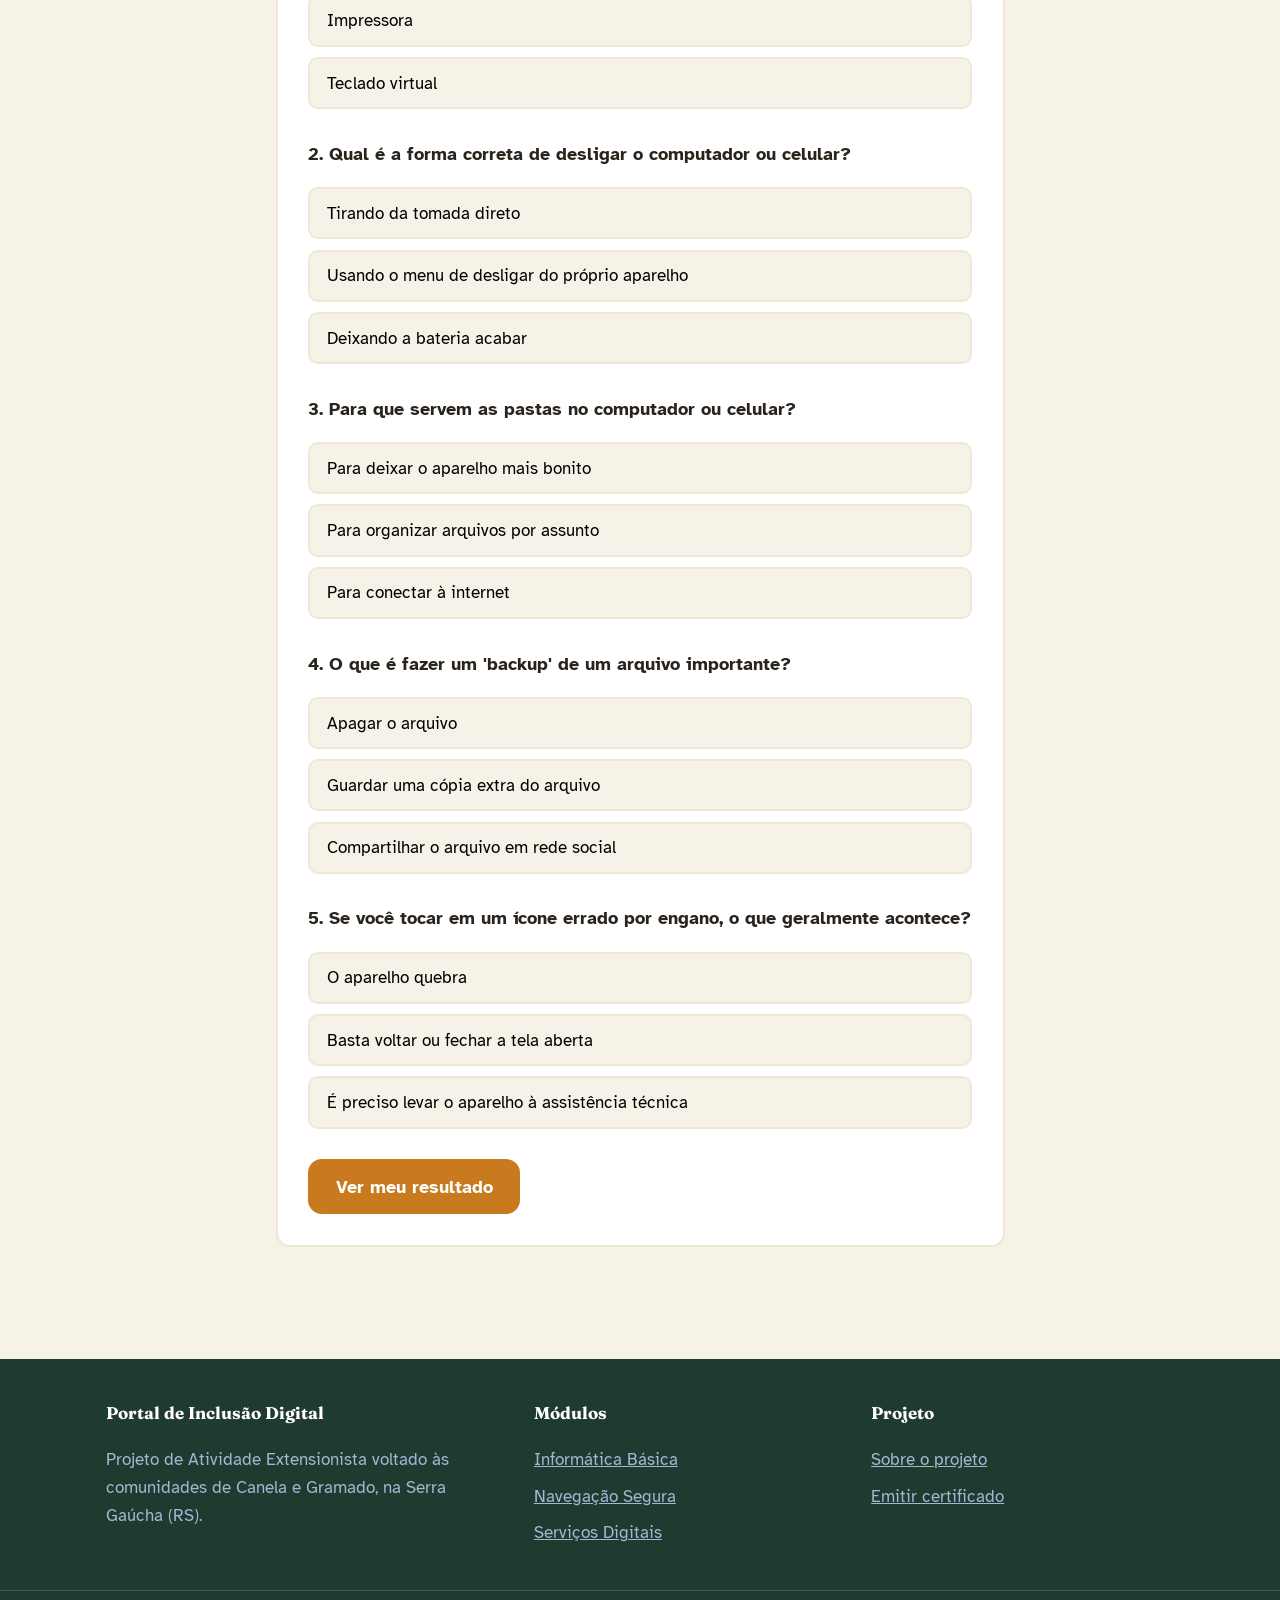
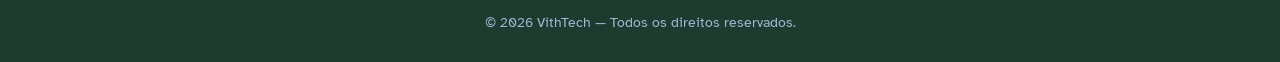
==== commit ed4e4468: "atualização #2" ====
--- a/modulos/informatica-basica.html
+++ b/modulos/informatica-basica.html
@@ -82,9 +82,13 @@
           <li>Não é preciso saber o endereço exato: digitar palavras-chave (como "previsão do tempo Canela") já leva a resultados úteis.</li>
           <li>O símbolo de uma lupa 🔍 costuma indicar o campo de busca.</li>
         </ul>
-        <div class="moldura-video" aria-hidden="true">
-          <p>🎥 Espaço reservado para vídeo demonstrativo: "Como abrir o navegador e fazer uma pesquisa" (adicionar link do vídeo gravado com a comunidade aqui).</p>
-        </div>
+        <div class="moldura-video">
+          <video controls>
+            <source src="../videos/info1.mp4" type="video/mp4">
+            Seu navegador não suporta vídeos.
+          </video>
+          <p>Vídeo: dicas de informática básica</p>
+        </div>  
       </article>
 
       <article class="licao">
--- a/css/style.css
+++ b/css/style.css
@@ -490,7 +490,12 @@
   padding: 1.5rem;
   margin: 1.2rem 0;
 }
-.moldura-video p { color: var(--creme-2); margin: 0; }
+.moldura-video video { 
+  width: 100%; 
+  height: 100%; 
+  border: block; 
+  object-fit: cover; 
+}
 
 /* ---------- Quiz ---------- */
 .bloco-quiz {
